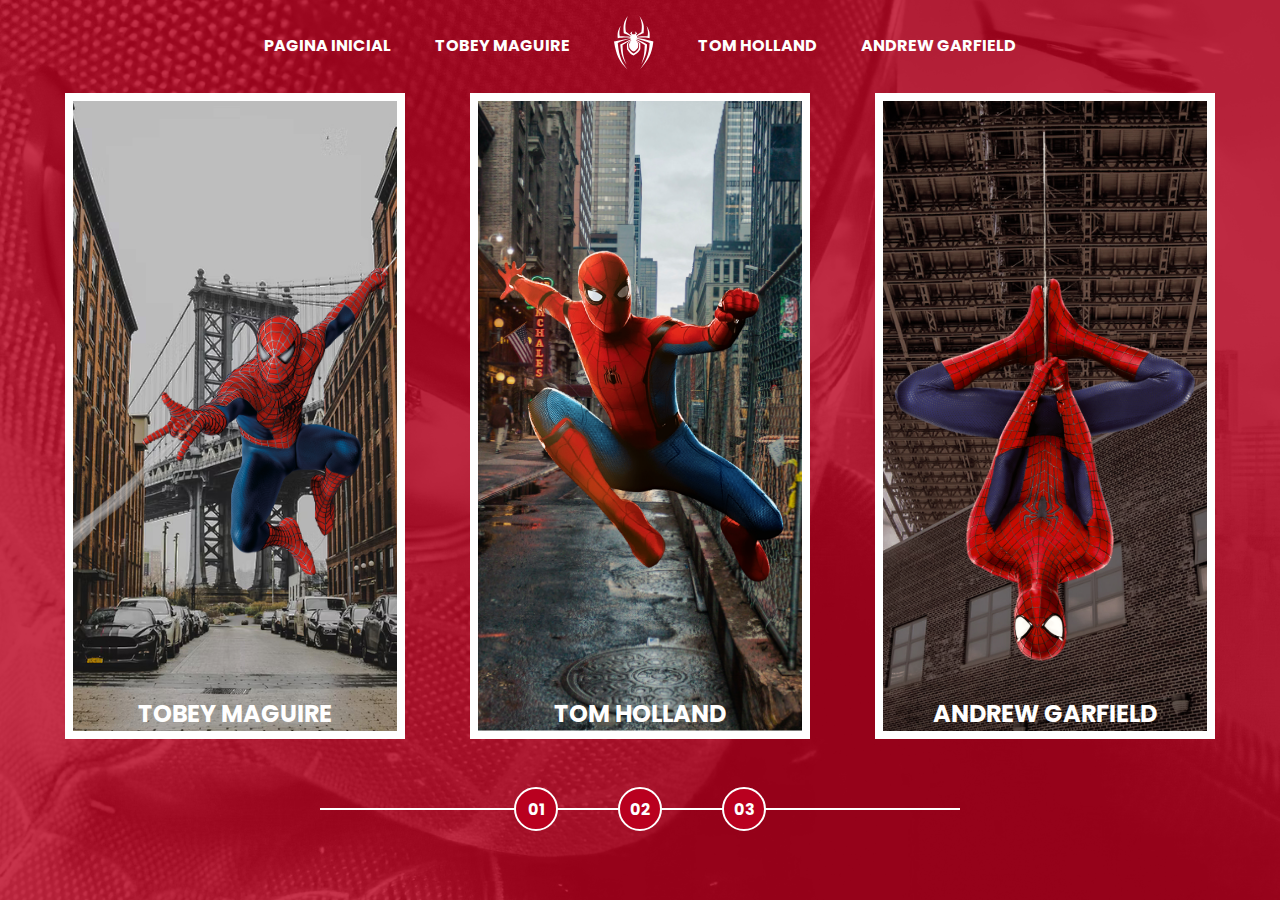
==== index.html @ 7062f656 "primeiro commit" ====
<!DOCTYPE html>
<html lang="en">
  <head>
    <meta charset="UTF-8" />
    <meta name="viewport" content="width=device-width, initial-scale=1.0" />
    <link rel="stylesheet" href="assets/css/home-page-styles.css" />
    <title>Spider Man | Multiversos</title>
  </head>
  <body>
    <nav class="s-menu">
      <ul>
        <li class="s-menu__item">
          <a href="/">Pagina Inicial</a>
        </li>
        <li class="s-menu__item">
          <a href="#">Tobey Maguire</a>
        </li>
        <li class="s-menu__item s-menu__icon">
          <img src="assets/images/icons/spider.svg" alt="Spider-Man" />
        </li>
        <li class="s-menu__item">
          <a href="#">Tom Holland</a>
        </li>
        <li class="s-menu__item">
          <a href="#">Andrew Garfield</a>
        </li>
      </ul>
    </nav>
    <div class="s-container">
      <a href="#" class="s-card">
        <img
          class="s-card__background"
          src="./assets/images/pic-sm-bg-01.jpg"
        />
        <img
          class="s-card__image"
          src="./assets/images/spider-man-01.png"
          alt="Tobey Maguire"
        />
        <h2 class="s-card__title">Tobey Maguire</h2>
      </a>
      <a href="#" class="s-card">
        <img
          class="s-card__background"
          src="./assets/images/pic-sm-bg-02.jpg"
        />
        <img
          class="s-card__image"
          src="./assets/images/spider-man-02.png"
          alt="Tom Holland"
        />
        <h2 class="s-card__title">Tom Holland</h2>
      </a>
      <a href="#" class="s-card">
        <img
          class="s-card__background"
          src="./assets/images/pic-sm-bg-03.jpg"
        />
        <img
          class="s-card__image"
          src="./assets/images/spider-man-03.png"
          alt="Andrew Garfield"
        />
        <h2 class="s-card__title">Andrew Garfield</h2>
      </a>
    </div>
    <!-- Controller carrossel-->
    <div class="s-controller">
      <div class="s-controller__button">
        01
      </div>
      <div class="s-controller__button">
        02
      </div>
      <div class="s-controller__button">
        03
      </div>
      <div class="s-controller__line">
        
      </div>

    </div>
    <!-- Fim controller -->
  </body>
</html>
---- assets/css/home-page-styles.css ----
@import url('./reset.css');
@import url('./global.css');

body {
  background-color: var(--primary-color);
}

body::before {
  content: '';
  background-image: url('../images/spider-man-background.jpg');
  background-repeat: no-repeat;
  background-position: center;
  background-size: cover;
  width: 100%;
  height: 100%;
  position: absolute;
  opacity: 0.2;
}

.s-menu {
  padding: 1rem 0;
  width: 100%;
  text-align: center;
  position: relative;
}

.s-menu__item {
  display: inline-block;
  text-transform: uppercase;
  margin: 0 1.25rem;
  font-weight: bold;
}

.s-menu__icon {
  width: 2.5rem;
  margin: 0 1.25rem;
  vertical-align: middle;
}
.s-container {
  position: relative;
  display: flex;
  align-items: center;
  justify-content: space-evenly;
}

.s-card {
  border: 0.5rem solid white;
  width: calc(100% / 3 - 8%);
  height: 70vh;
  position: relative;
}

.s-card__background {
  width: 100%;
  height: 100%;
  object-fit: cover;
  position: absolute;
  opacity: 1;
}

.s-card__image {
  width: 100%;
  height: 100%;
  object-fit: contain;
  position: relative;
}

.s-card__title {
  width: 100%;
  font-size: 1.5rem;
  text-transform: uppercase;
  font-weight: bold;
  text-align: center;
  position: absolute;
  bottom: 0;
}

.s-controller {
  position: relative;
  display: flex;
  justify-content: center;
  align-items: center;
  margin-top: 3rem;
}

.s-controller__button {
  display: flex;
  justify-content: center;
  align-items: center;
  width: 2.5rem;
  height: 2.5rem;
  border: 2px solid white;
  border-radius: 50%;
  background-color: var(--primary-color);
  text-align: center;
  font-size: 1rem;
  font-weight: bold;
  cursor: pointer;
  z-index: 1;
  transition: transform 0.3s ease-in-out;
}

.s-controller__button:hover {
  transform: scale(1.2);
}

.s-controller__button:nth-child(2) {
  margin: 0 3.75rem;
}

.s-controller__line {
  background-color: white;
  width: 50%;
  height: 2px;
  position: absolute;
}
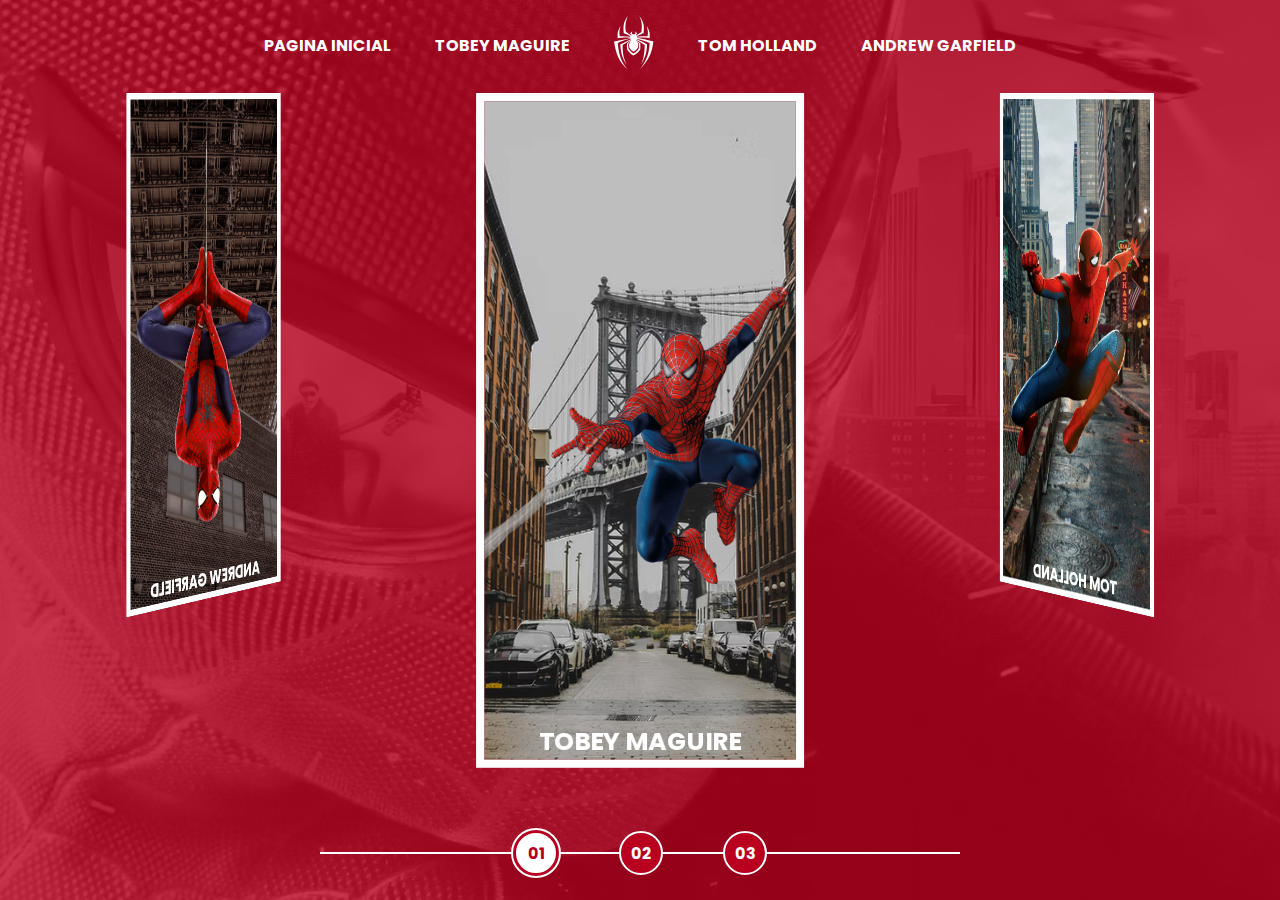
==== commit 9ec18578: "Criação de novas paginas e fim do carrossel" ====
--- a/index.html
+++ b/index.html
@@ -7,6 +7,7 @@
     <title>Spider Man | Multiversos</title>
   </head>
   <body>
+    <!-- Menu de navegação -->
     <nav class="s-menu">
       <ul>
         <li class="s-menu__item">
@@ -26,60 +27,84 @@
         </li>
       </ul>
     </nav>
+    <!-- Fim menu -->
+    <!-- Inicio Container -->
+
     <div class="s-container">
-      <a href="#" class="s-card">
-        <img
-          class="s-card__background"
-          src="./assets/images/pic-sm-bg-01.jpg"
-        />
-        <img
-          class="s-card__image"
-          src="./assets/images/spider-man-01.png"
-          alt="Tobey Maguire"
-        />
-        <h2 class="s-card__title">Tobey Maguire</h2>
-      </a>
-      <a href="#" class="s-card">
-        <img
-          class="s-card__background"
-          src="./assets/images/pic-sm-bg-02.jpg"
-        />
-        <img
-          class="s-card__image"
-          src="./assets/images/spider-man-02.png"
-          alt="Tom Holland"
-        />
-        <h2 class="s-card__title">Tom Holland</h2>
-      </a>
-      <a href="#" class="s-card">
-        <img
-          class="s-card__background"
-          src="./assets/images/pic-sm-bg-03.jpg"
-        />
-        <img
-          class="s-card__image"
-          src="./assets/images/spider-man-03.png"
-          alt="Andrew Garfield"
-        />
-        <h2 class="s-card__title">Andrew Garfield</h2>
-      </a>
+      <div
+        class="s-cards-carousel"
+        style="transform: translateZ(-40vw) rotateY(0deg)"
+      >
+        <!-- Card 1 -->
+        <a href="#" class="s-card" id="spider-man-01">
+          <img
+            class="s-card__background"
+            src="./assets/images/pic-sm-bg-01.jpg"
+          />
+          <img
+            class="s-card__image"
+            src="./assets/images/spider-man-01.png"
+            alt="Tobey Maguire"
+          />
+          <h2 class="s-card__title">Tobey Maguire</h2>
+        </a>
+
+        <!-- Card 2 -->
+        <a href="#" class="s-card" id="spider-man-02">
+          <img
+            class="s-card__background"
+            src="./assets/images/pic-sm-bg-02.jpg"
+          />
+          <img
+            class="s-card__image"
+            src="./assets/images/spider-man-02.png"
+            alt="Tom Holland"
+          />
+          <h2 class="s-card__title">Tom Holland</h2>
+        </a>
+
+        <!-- Card 3 -->
+        <a href="#" class="s-card" id="spider-man-03">
+          <img
+            class="s-card__background"
+            src="./assets/images/pic-sm-bg-03.jpg"
+          />
+          <img
+            class="s-card__image"
+            src="./assets/images/spider-man-03.png"
+            alt="Andrew Garfield"
+          />
+          <h2 class="s-card__title">Andrew Garfield</h2>
+        </a>
+      </div>
     </div>
-    <!-- Controller carrossel-->
+    <!--  fim Controller carrossel-->
+    <!-- Fim Container -->
     <div class="s-controller">
-      <div class="s-controller__button">
+      <div
+        id="1"
+        onclick="selectCarouselItem(this)"
+        class="s-controller__button s-controller__button--active"
+      >
         01
       </div>
-      <div class="s-controller__button">
+      <div
+        id="2"
+        onclick="selectCarouselItem(this)"
+        class="s-controller__button"
+      >
         02
       </div>
-      <div class="s-controller__button">
+      <div
+        id="3"
+        onclick="selectCarouselItem(this)"
+        class="s-controller__button"
+      >
         03
       </div>
-      <div class="s-controller__line">
-        
-      </div>
-
+      <div class="s-controller__line"></div>
     </div>
-    <!-- Fim controller -->
+    <!-- Fim Controller -->
+    <script src="./assets/scripts/script.js"></script>
   </body>
 </html>
--- a/assets/css/home-page-styles.css
+++ b/assets/css/home-page-styles.css
@@ -15,6 +15,7 @@
   height: 100%;
   position: absolute;
   opacity: 0.2;
+  transition: background-image 1s ease-in-out, opacity 1s ease-in-out;
 }
 
 .s-menu {
@@ -41,13 +42,27 @@
   display: flex;
   align-items: center;
   justify-content: space-evenly;
+  perspective: 3000px;
 }
 
 .s-card {
   border: 0.5rem solid white;
-  width: calc(100% / 3 - 8%);
+  width: 100%;
   height: 70vh;
-  position: relative;
+  position: absolute;
+  transition: filter 0.5s ease-in-out;
+}
+
+.s-card:nth-child(1) {
+  transform: rotateY(0deg) translateZ(50vw);
+}
+
+.s-card:nth-child(2) {
+  transform: rotateY(120deg) translateZ(50vw);
+}
+
+.s-card:nth-child(3) {
+  transform: rotateY(240deg) translateZ(50vw);
 }
 
 .s-card__background {
@@ -56,6 +71,7 @@
   object-fit: cover;
   position: absolute;
   opacity: 1;
+  transition: opacity 1s ease-in-out;
 }
 
 .s-card__image {
@@ -63,6 +79,7 @@
   height: 100%;
   object-fit: contain;
   position: relative;
+  transition: 1s ease-in-out;
 }
 
 .s-card__title {
@@ -73,14 +90,25 @@
   text-align: center;
   position: absolute;
   bottom: 0;
+  transition: bottom 1s ease-in-out;
+}
+
+.s-cards-carousel {
+  display: flex;
+  justify-content: center;
+  width: calc(100vw / 3 - 10%);
+  transform-style: preserve-3d;
+  transition: transform 0.4s ease-in;
 }
 
 .s-controller {
-  position: relative;
+  position: absolute;
   display: flex;
   justify-content: center;
   align-items: center;
   margin-top: 3rem;
+  bottom: 1.5rem;
+  width: 100%;
 }
 
 .s-controller__button {
@@ -103,9 +131,15 @@
 .s-controller__button:hover {
   transform: scale(1.2);
 }
-
 .s-controller__button:nth-child(2) {
   margin: 0 3.75rem;
+}
+
+.s-controller__button--active {
+  background-color: white;
+  color: var(--primary-color);
+  border: 0.1875rem solid var(--primary-color);
+  outline: 0.125rem solid white;
 }
 
 .s-controller__line {
@@ -114,3 +148,39 @@
   height: 2px;
   position: absolute;
 }
+
+/* Hover Animation */
+
+.s-card--hovered .s-card__background {
+  cursor: pointer;
+  opacity: 0;
+}
+
+.s-card--hovered .s-card__image {
+  transform: scale(1.4);
+  filter: drop-shadow(30px 10px 4px rgba(0, 0, 0, 0.5));
+}
+
+body#spider-man-01-hovered::before {
+  background-image: url(../images/pic-sm-bg-01.jpg);
+}
+
+body#spider-man-02-hovered::before {
+  background-image: url(../images/pic-sm-bg-02.jpg);
+}
+
+body#spider-man-03-hovered::before {
+  background-image: url(../images/pic-sm-bg-03.jpg);
+}
+
+body[id^='spider-man-']::before {
+  opacity: 1;
+}
+
+body[id^='spider-man-'] .s-card:not(.s-card--hovered) {
+  filter: grayscale(100%);
+}
+
+.s-card--hovered .s-card__title {
+  bottom: 50%;
+}
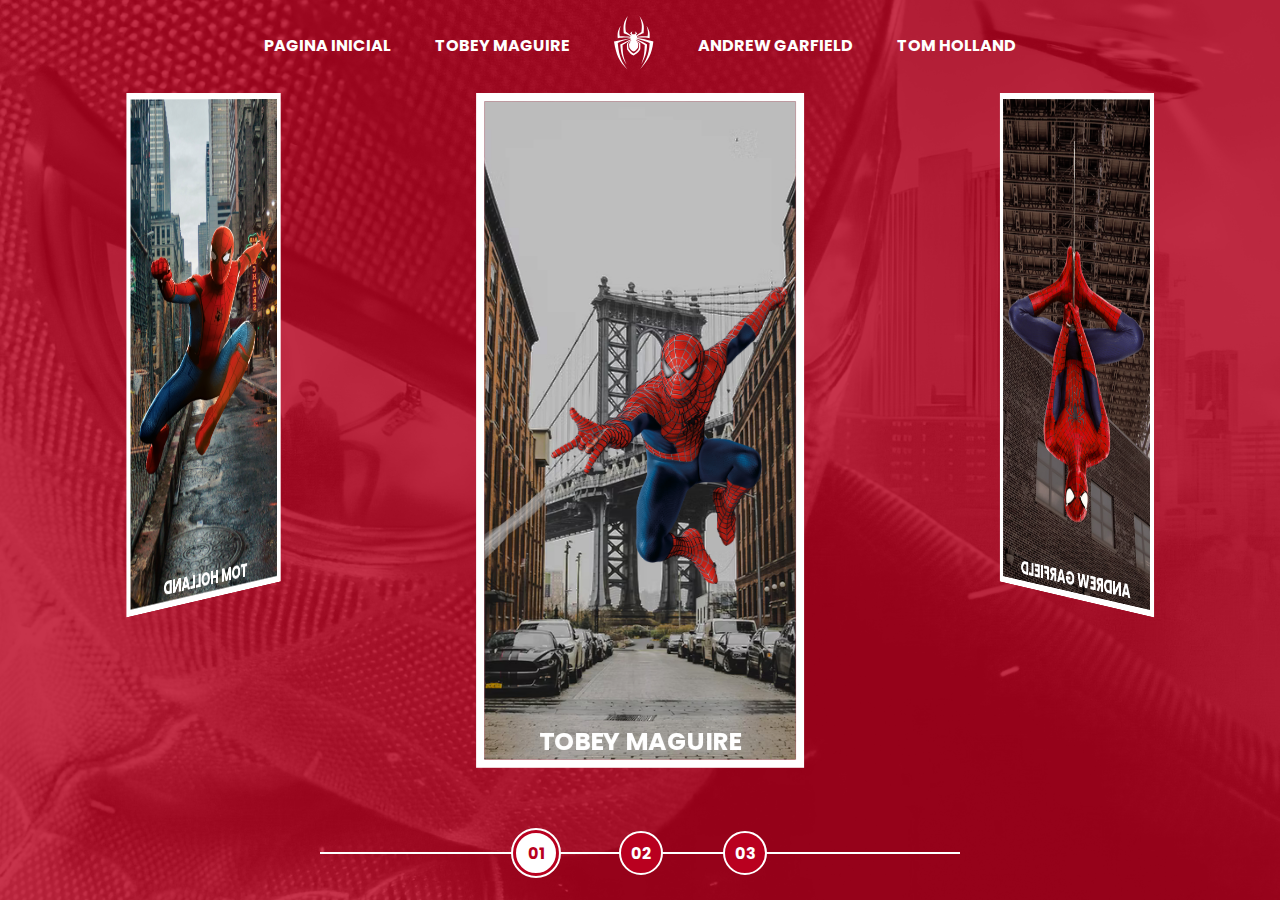
==== commit 2d98ffb3: "Novas pages para 'Tom e Andrew'" ====
--- a/index.html
+++ b/index.html
@@ -14,16 +14,18 @@
           <a href="/">Pagina Inicial</a>
         </li>
         <li class="s-menu__item">
-          <a href="#">Tobey Maguire</a>
+          <a href="./pages/tobey-maguire/spiderman1.html">Tobey Maguire</a>
         </li>
         <li class="s-menu__item s-menu__icon">
           <img src="assets/images/icons/spider.svg" alt="Spider-Man" />
         </li>
         <li class="s-menu__item">
-          <a href="#">Tom Holland</a>
+          <a href="./pages/andrew-garfield/spiderman-andrew-1.html"
+            >Andrew Garfield
+          </a>
         </li>
         <li class="s-menu__item">
-          <a href="#">Andrew Garfield</a>
+          <a href="./pages/tom-holland/spiderman-tom-1.html"> Tom Holland</a>
         </li>
       </ul>
     </nav>
@@ -36,7 +38,11 @@
         style="transform: translateZ(-40vw) rotateY(0deg)"
       >
         <!-- Card 1 -->
-        <a href="#" class="s-card" id="spider-man-01">
+        <a
+          href="./pages/tobey-maguire/spiderman1.html"
+          class="s-card"
+          id="spider-man-01"
+        >
           <img
             class="s-card__background"
             src="./assets/images/pic-sm-bg-01.jpg"
@@ -50,6 +56,24 @@
         </a>
 
         <!-- Card 2 -->
+        <a
+          href="./pages/andrew-garfield/spiderman-andrew-1.html"
+          class="s-card"
+          id="spider-man-03"
+        >
+          <img
+            class="s-card__background"
+            src="./assets/images/pic-sm-bg-03.jpg"
+          />
+          <img
+            class="s-card__image"
+            src="./assets/images/spider-man-03.png"
+            alt="Andrew Garfield"
+          />
+          <h2 class="s-card__title">Andrew Garfield</h2>
+        </a>
+        
+        <!-- Card 3 -->
         <a href="#" class="s-card" id="spider-man-02">
           <img
             class="s-card__background"
@@ -61,20 +85,6 @@
             alt="Tom Holland"
           />
           <h2 class="s-card__title">Tom Holland</h2>
-        </a>
-
-        <!-- Card 3 -->
-        <a href="#" class="s-card" id="spider-man-03">
-          <img
-            class="s-card__background"
-            src="./assets/images/pic-sm-bg-03.jpg"
-          />
-          <img
-            class="s-card__image"
-            src="./assets/images/spider-man-03.png"
-            alt="Andrew Garfield"
-          />
-          <h2 class="s-card__title">Andrew Garfield</h2>
         </a>
       </div>
     </div>
